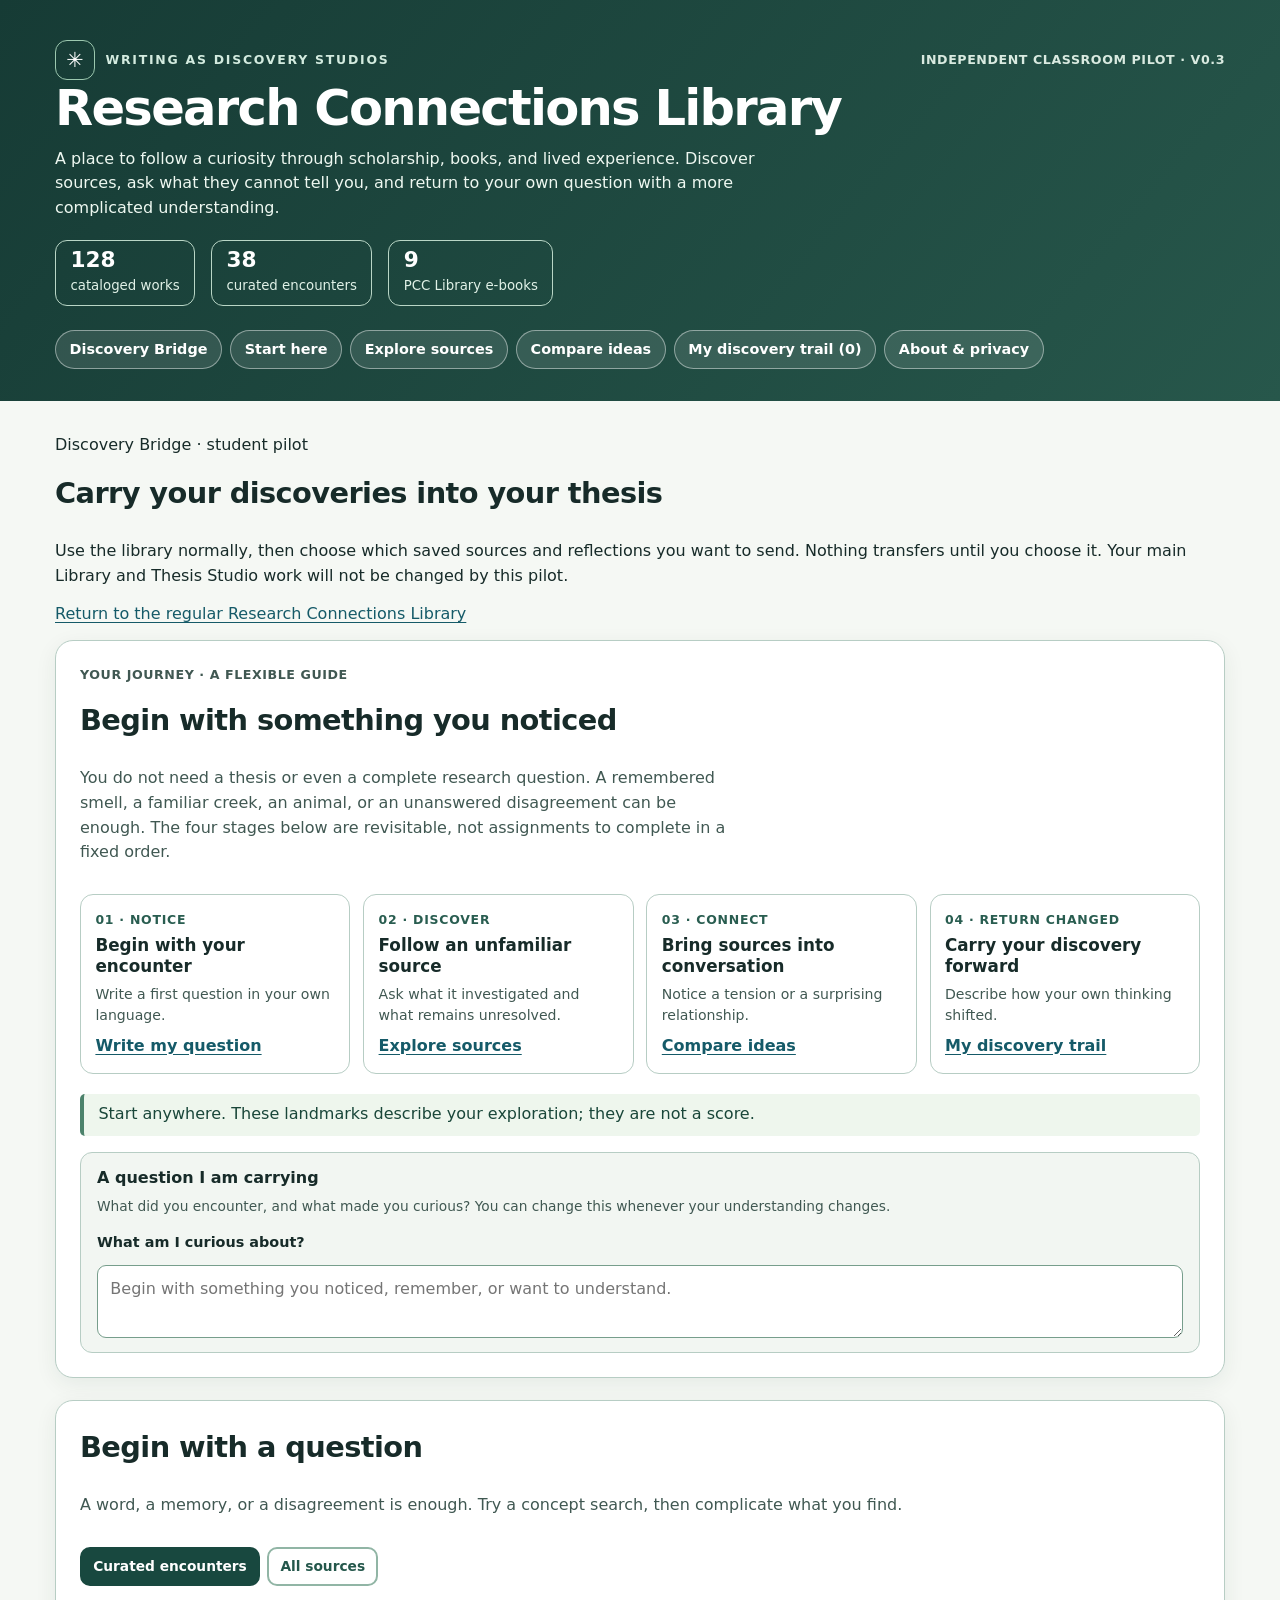
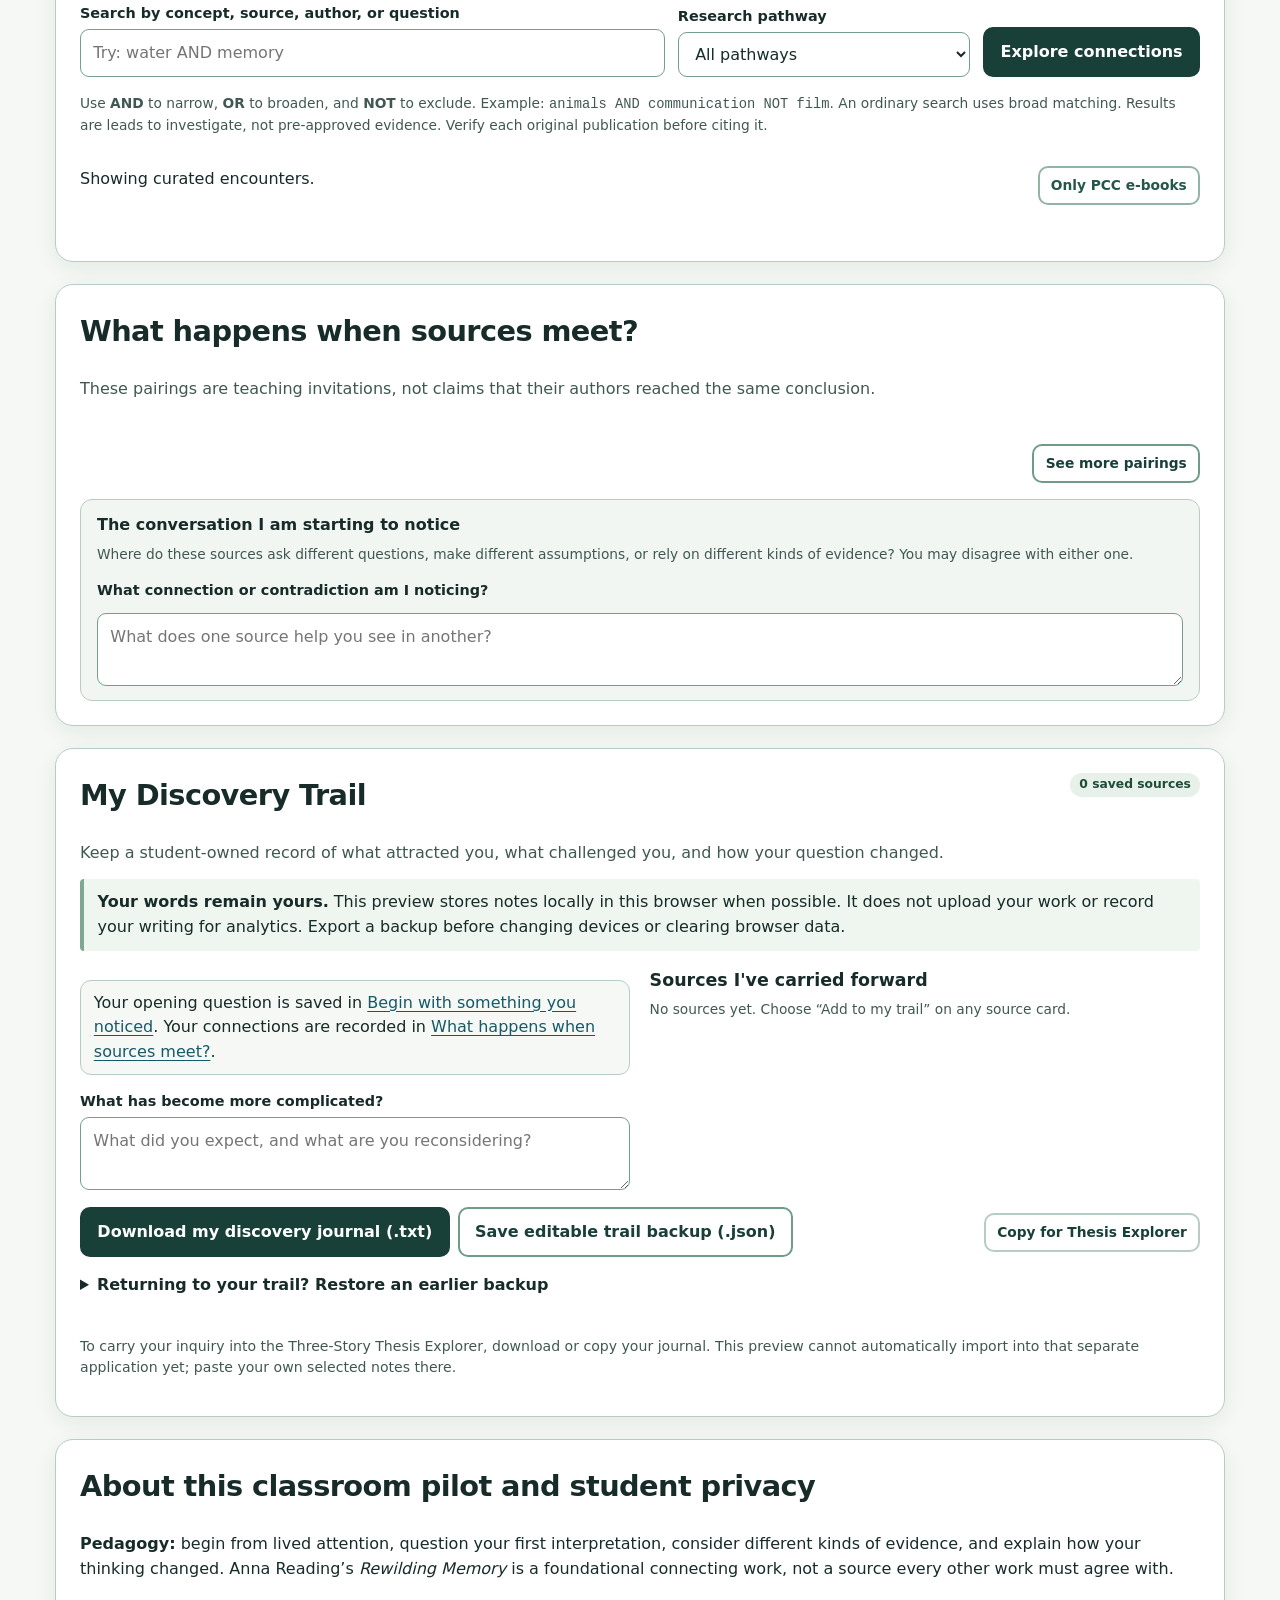
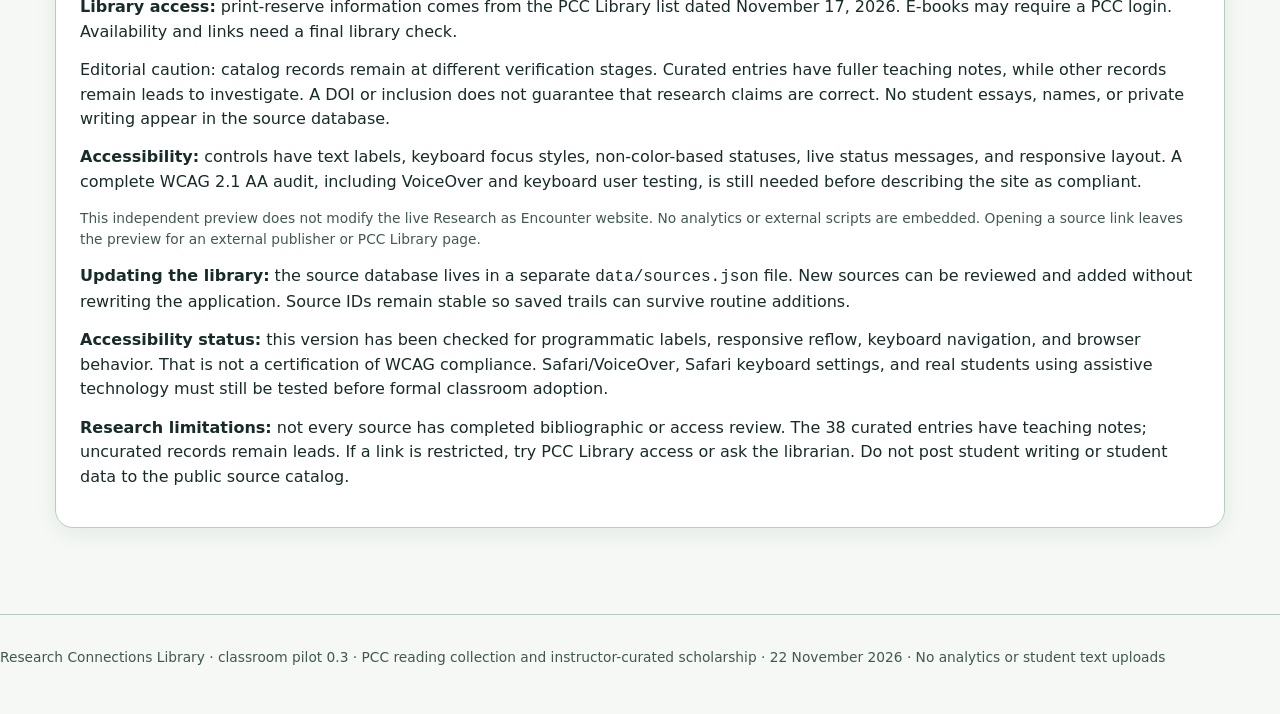
==== bridge-preview/library.html @ 5872499a "Add isolated Discovery Bridge pilot bridge-preview/library.html" ====
<!DOCTYPE html>

<html lang="en"><head><meta charset="utf-8"/><meta content="width=device-width, initial-scale=1" name="viewport"/>
<meta content="#183F38" name="theme-color"/><meta content="Explore 128 research sources and build a student-owned trail of intellectual discoveries." name="description"/>
<title>Research Connections Library | Independent Classroom Preview 0.3</title>
<link href="../styles.css" rel="stylesheet"/><script defer="" src="../data/sources.js"></script><script defer="" src="./library-app.js"></script><script defer src="./bridge-library.js"></script><meta content="no-referrer" name="referrer"/><link rel="stylesheet" href="./bridge.css"/></head><body>
<a class="skip" href="#main">Skip to main content</a>
<header class="hero"><div class="wrap"><div class="topline"><div class="brandline"><div aria-hidden="true" class="brandmark">✳</div><span class="eyebrow">Writing as Discovery Studios</span></div><span class="quiet-label">Independent classroom pilot · v0.3</span></div>
<h1>Research Connections Library</h1><p>A place to follow a curiosity through scholarship, books, and lived experience. Discover sources, ask what they cannot tell you, and return to your own question with a more complicated understanding.</p>
<div aria-label="Collection statistics" class="stats"><div class="stat"><strong id="allCount">128</strong><small>cataloged works</small></div><div class="stat"><strong id="featuredCount">38</strong><small>curated encounters</small></div><div class="stat"><strong id="ebookCount">9</strong><small>PCC Library e-books</small></div></div>
<nav aria-label="On this page" class="nav"><a href="#bridge-panel">Discovery Bridge</a><a href="#journey">Start here</a><a href="#searchSection">Explore sources</a><a href="#pairsPanel">Compare ideas</a><a href="#myTrail">My discovery trail <span id="navTrail">(0)</span></a><a href="#about">About &amp; privacy</a></nav></div></header>
<main class="wrap main" id="main"><section class="bridge-card" id="bridge-panel" aria-labelledby="bridge-head"><p class="bridge-kicker">Discovery Bridge · student pilot</p><h2 id="bridge-head">Carry your discoveries into your thesis</h2><p>Use the library normally, then choose which saved sources and reflections you want to send. Nothing transfers until you choose it. Your main Library and Thesis Studio work will not be changed by this pilot.</p><div id="bridge-library-ui"></div><p class="bridge-small"><a href="../index.html">Return to the regular Research Connections Library</a></p></section><noscript><div class="panel">This interactive library needs JavaScript to browse the catalog. If scripting is disabled, use the separate source spreadsheet and PCC Library guide.</div></noscript>
<section aria-labelledby="journeyTitle" class="panel" id="journey">
<div class="section-top"><div>
<p class="quiet-label">Your journey · a flexible guide</p>
<h2 id="journeyTitle">Begin with something you noticed</h2>
<p class="journey-intro">You do not need a thesis or even a complete research question. A remembered smell, a familiar creek, an animal, or an unanswered disagreement can be enough. The four stages below are revisitable, not assignments to complete in a fixed order.</p>
</div></div>
<div aria-label="Four landmarks in an inquiry" class="journey-grid">
<div class="journey-step"><span class="waypoint">01 · Notice</span><strong>Begin with your encounter</strong><p>Write a first question in your own language.</p><a href="#startingQuestion">Write my question</a></div>
<div class="journey-step"><span class="waypoint">02 · Discover</span><strong>Follow an unfamiliar source</strong><p>Ask what it investigated and what remains unresolved.</p><a href="#searchSection">Explore sources</a></div>
<div class="journey-step"><span class="waypoint">03 · Connect</span><strong>Bring sources into conversation</strong><p>Notice a tension or a surprising relationship.</p><a href="#pairsPanel">Compare ideas</a></div>
<div class="journey-step"><span class="waypoint">04 · Return changed</span><strong>Carry your discovery forward</strong><p>Describe how your own thinking shifted.</p><a href="#myTrail">My discovery trail</a></div>
</div>
<p aria-live="polite" class="progressline" id="waypointStatus" role="status">Start anywhere. These landmarks describe your exploration; they are not a score.</p>
<div class="conversation-note" id="startingQuestion">
<h3 class="panel-heading-small">A question I am carrying</h3>
<p class="dim">What did you encounter, and what made you curious? You can change this whenever your understanding changes.</p>
<div class="field"><label for="studentQuestion">What am I curious about?</label><textarea id="studentQuestion" placeholder="Begin with something you noticed, remember, or want to understand."></textarea></div>
</div>
</section><section aria-labelledby="exploreTitle" class="panel" id="searchSection"><div class="section-top"><div><h2 id="exploreTitle">Begin with a question</h2><p>A word, a memory, or a disagreement is enough. Try a concept search, then complicate what you find.</p></div><div aria-label="Source view" class="mode" role="group"><button aria-pressed="true" class="button small" id="featuredBtn" type="button">Curated encounters</button><button aria-pressed="false" class="button small" id="allBtn" type="button">All sources</button></div></div>
<form id="searchForm" role="search"><div class="searchgrid"><div class="field"><label for="query">Search by concept, source, author, or question</label><input autocomplete="off" id="query" name="q" placeholder="Try: water AND memory" type="search"/></div><div class="field"><label for="pathFilter">Research pathway</label><select id="pathFilter"><option value="">All pathways</option></select></div><button class="button" type="submit">Explore connections</button></div></form>
<p class="hint" id="operatorHelp">Use <strong>AND</strong> to narrow, <strong>OR</strong> to broaden, and <strong>NOT</strong> to exclude. Example: <code>animals AND communication NOT film</code>. An ordinary search uses broad matching. Results are leads to investigate, not pre-approved evidence. Verify each original publication before citing it.</p>
<div aria-label="Suggested starting searches" class="chips" id="starterChips"></div>
<div class="filters" style="margin-top:1rem"><p aria-live="polite" id="resultsCount" role="status">Showing curated encounters.</p><button aria-pressed="false" class="button small secondary" id="ebooksBtn" type="button">Only PCC e-books</button></div>
<div class="empty" hidden="" id="noResults" role="status"></div><div aria-label="Research results" class="results" id="results"></div><div class="filters" style="margin-top:1rem"><span class="dim" id="moreInfo"></span><button class="button secondary small" hidden="" id="loadMore" type="button">Show more sources</button></div></section>
<section aria-labelledby="pairsTitle" class="panel" id="pairsPanel"><div class="section-top"><div><h2 id="pairsTitle">What happens when sources meet?</h2><p>These pairings are teaching invitations, not claims that their authors reached the same conclusion.</p></div></div><div class="pairs" id="pairList"></div><div class="filters" style="margin-top:.8rem"><span class="dim" id="pairInfo"></span><button class="button secondary small" id="pairsMore" type="button">See more pairings</button></div><div class="conversation-note" id="connectionReflection"><h3 class="panel-heading-small">The conversation I am starting to notice</h3><p class="dim">Where do these sources ask different questions, make different assumptions, or rely on different kinds of evidence? You may disagree with either one.</p><div class="field" style="margin-top:.9rem"><label for="connectionNote">What connection or contradiction am I noticing?</label><textarea id="connectionNote" placeholder="What does one source help you see in another?"></textarea></div></div></section>
<section aria-labelledby="trailTitle" class="panel" id="myTrail"><div class="section-top"><div><h2 id="trailTitle">My Discovery Trail</h2><p>Keep a student-owned record of what attracted you, what challenged you, and how your question changed.</p></div><span class="smallpill" id="trailCount">0 saved sources</span></div>
<div class="tip"><strong>Your words remain yours.</strong> This preview stores notes locally in this browser when possible. It does not upload your work or record your writing for analytics. Export a backup before changing devices or clearing browser data.</div>
<div class="trail-layout" style="margin-top:1.15rem"><div><p class="step-notice">Your opening question is saved in <a href="#startingQuestion">Begin with something you noticed</a>. Your connections are recorded in <a href="#connectionReflection">What happens when sources meet?</a>.</p><div class="field" style="margin-top:.9rem"><label for="changedNote">What has become more complicated?</label><textarea id="changedNote" placeholder="What did you expect, and what are you reconsidering?"></textarea></div></div><div><h3>Sources I've carried forward</h3><div class="trail-sources" id="trailSources"><p class="dim">No sources yet. Choose “Add to my trail” on any source card.</p></div></div></div>
<div class="filters" style="margin-top:1.1rem;align-items:center"><div class="chips"><button class="button" id="saveTxt" type="button">Download my discovery journal (.txt)</button><button class="button secondary" id="saveJson" type="button">Save editable trail backup (.json)</button></div><button class="button ghost small" id="copyTrail" type="button">Copy for Thesis Explorer</button></div>
<div hidden="" id="copyFallback"><label for="copyText">Copy this text into your Thesis Explorer freewriting or research notes</label><textarea id="copyText" readonly="" rows="9"></textarea></div>
<details style="margin-top:1rem"><summary style="cursor:pointer;font-weight:700">Returning to your trail? Restore an earlier backup</summary><p class="dim">Choose a Research Connections Library backup (.json). It restores your saved sources and writing, not a full Research as Encounter project.</p><div class="field"><label for="restoreFile">Choose your saved backup file</label><input accept=".json,application/json" id="restoreFile" type="file"/></div><div aria-live="polite" id="importPreview" role="status"></div><div hidden="" id="replaceArea"><label><input id="approveReplace" type="checkbox"/> I understand this replaces my current Discovery Trail. I have saved anything I need first.</label><div style="margin-top:.5rem"><button class="button secondary small" disabled="" id="applyRestore" type="button">Restore selected backup</button></div></div></details>
<p aria-live="polite" id="announcement" role="status"></p><p class="notice">To carry your inquiry into the Three-Story Thesis Explorer, download or copy your journal. This preview cannot automatically import into that separate application yet; paste your own selected notes there.</p></section>
<section aria-labelledby="aboutTitle" class="panel" id="about"><h2 id="aboutTitle">About this classroom pilot and student privacy</h2><p><strong>Pedagogy:</strong> begin from lived attention, question your first interpretation, consider different kinds of evidence, and explain how your thinking changed. Anna Reading’s <em>Rewilding Memory</em> is a foundational connecting work, not a source every other work must agree with.</p><p><strong>Library access:</strong> print-reserve information comes from the PCC Library list dated November 17, 2026. E-books may require a PCC login. Availability and links need a final library check.</p><p>Editorial caution: catalog records remain at different verification stages. Curated entries have fuller teaching notes, while other records remain leads to investigate. A DOI or inclusion does not guarantee that research claims are correct. No student essays, names, or private writing appear in the source database.</p><p><strong>Accessibility:</strong> controls have text labels, keyboard focus styles, non-color-based statuses, live status messages, and responsive layout. A complete WCAG 2.1 AA audit, including VoiceOver and keyboard user testing, is still needed before describing the site as compliant.</p><p class="dim">This independent preview does not modify the live Research as Encounter website. No analytics or external scripts are embedded. Opening a source link leaves the preview for an external publisher or PCC Library page.</p><p><strong>Updating the library:</strong> the source database lives in a separate <code>data/sources.json</code> file. New sources can be reviewed and added without rewriting the application. Source IDs remain stable so saved trails can survive routine additions.</p><p><strong>Accessibility status:</strong> this version has been checked for programmatic labels, responsive reflow, keyboard navigation, and browser behavior. That is not a certification of WCAG compliance. Safari/VoiceOver, Safari keyboard settings, and real students using assistive technology must still be tested before formal classroom adoption.</p><p><strong>Research limitations:</strong> not every source has completed bibliographic or access review. The 38 curated entries have teaching notes; uncurated records remain leads. If a link is restricted, try PCC Library access or ask the librarian. Do not post student writing or student data to the public source catalog.</p></section>
</main><footer class="footer">Research Connections Library · classroom pilot 0.3 · PCC reading collection and instructor-curated scholarship · 22 November 2026 · No analytics or student text uploads</footer>
</body></html>
---- styles.css ----
:root{color-scheme:light;--pine:#183f38;--green:#295d50;--ink:#172b29;--muted:#405852;--bg:#f5f8f4;--paper:#fff;--soft:#e9f2eb;--line:#b7cdc4;--gold:#ad6626;--focus:#0a5790;--shadow:0 6px 22px rgba(20,55,44,.07)}
*{box-sizing:border-box}body{margin:0;background:var(--bg);color:var(--ink);font:16px/1.54 system-ui,-apple-system,Segoe UI,Arial,sans-serif}button,input,select,textarea{font:inherit}button{cursor:pointer}a{color:#155a68;text-underline-offset:3px}a:hover{text-decoration-thickness:2px}button:focus-visible,a:focus-visible,input:focus-visible,select:focus-visible,textarea:focus-visible,summary:focus-visible{outline:3px solid var(--focus);outline-offset:3px}h1,h2,h3,p{margin-top:0}h1{font-size:clamp(1.85rem,4vw,3.1rem);line-height:1.15;letter-spacing:-.035em;margin-bottom:.6rem}h2{font-size:clamp(1.28rem,2.5vw,1.8rem);letter-spacing:-.02em}h3{font-size:1.09rem;line-height:1.33;margin-bottom:.45rem}p{margin-bottom:.85rem}.wrap{width:min(1170px,calc(100% - 32px));margin:auto}.skip{position:absolute;left:-9999px;top:0;background:#fff;padding:.65rem;z-index:25}.skip:focus{left:8px;top:8px}.hero{background:linear-gradient(130deg,#163b35,#27574b);color:#fff;padding:2.5rem 0 2rem}.hero .eyebrow{font-size:.78rem;text-transform:uppercase;letter-spacing:.14em;color:#d3ebdf;font-weight:760}.hero p{max-width:740px;color:#eef8f1}.topline{display:flex;justify-content:space-between;align-items:center;gap:1rem;flex-wrap:wrap}.quiet-label{font-size:.79rem;font-weight:750;letter-spacing:.045em;text-transform:uppercase;color:var(--muted)}.hero .quiet-label{color:#d9eae0}.brandline{display:flex;align-items:center;gap:.65rem}.brandmark{border:1px solid #9cc8af;border-radius:12px;width:40px;height:40px;display:grid;place-items:center;font-size:1.3rem}.nav{display:flex;gap:8px;flex-wrap:wrap;margin-top:1.45rem}.nav a{background:#ffffff1c;color:white;border:1px solid #ffffff70;text-decoration:none;border-radius:999px;padding:.46rem .85rem;font-weight:700;font-size:.9rem}.nav a:hover{background:#ffffff35}.stats{display:flex;gap:1rem;flex-wrap:wrap;margin-top:1.2rem}.stat{border:1px solid #b9d6c6;border-radius:12px;padding:.48rem .9rem;min-width:117px}.stat strong{font-size:1.35rem;line-height:1.15;display:block}.stat small{color:#e0f1e7}.main{padding:2rem 0 4rem}.panel{background:var(--paper);border:1px solid var(--line);border-radius:18px;padding:clamp(1rem,2.4vw,1.5rem);margin:0 0 1.35rem;box-shadow:var(--shadow)}.section-top{display:flex;justify-content:space-between;gap:1rem;align-items:start;flex-wrap:wrap}.section-top p{color:var(--muted)}.chips{display:flex;gap:.5rem;flex-wrap:wrap}.chip{background:#e6efe8;color:#174237;border:1px solid #b6cbc0;border-radius:99px;font-size:.85rem;font-weight:650;padding:.36rem .72rem}.chip:hover{background:#d6e7d9}.mode{display:flex;gap:.45rem;flex-wrap:wrap}.button{border-radius:10px;background:var(--pine);color:white;padding:.67rem .96rem;border:2px solid var(--pine);font-weight:700}.button:hover{background:#2a6154}.button.secondary{background:white;color:var(--pine);border-color:#6e9c88}.button.secondary:hover{background:var(--soft)}.button.ghost{background:transparent;color:var(--pine);border-color:var(--line)}.button.small{font-size:.86rem;padding:.43rem .7rem}.button[aria-pressed="true"]{background:#18483f;color:white;border-color:#18483f}.button[aria-pressed="false"]{background:white;color:#24574b;border-color:#91b5a5}.searchgrid{display:grid;grid-template-columns:minmax(250px,3fr) minmax(180px,1.5fr) auto;gap:.8rem;align-items:end;margin:1rem 0}.field{display:grid;gap:.32rem}label,.field-label{font-weight:720;font-size:.9rem}.field input,.field select,.field textarea,textarea{width:100%;border:1.5px solid #779e8c;background:#fff;color:var(--ink);border-radius:9px;padding:.67rem .77rem;min-height:45px}textarea{min-height:92px;resize:vertical}.hint,.dim{color:var(--muted);font-size:.86rem}.filters{display:flex;align-items:center;justify-content:space-between;gap:1rem;flex-wrap:wrap}.smallpill{display:inline-block;background:#e7f0e9;color:#204c3b;font-size:.77rem;padding:.18rem .57rem;border-radius:999px;font-weight:700}.smallpill.gold{background:#f8ede0;color:#684018}.results{display:grid;grid-template-columns:repeat(2,minmax(0,1fr));gap:1rem;margin:1rem 0 0}.source{padding:1rem;border:1px solid #b8cfc5;border-radius:13px;background:#fff;display:flex;flex-direction:column;gap:.55rem}.source .id{font-size:.77rem;letter-spacing:.04em;color:var(--muted);font-weight:700}.source p{margin:0}.source .top{display:flex;justify-content:space-between;gap:.7rem;flex-wrap:wrap}.source .title{font-size:1.1rem;line-height:1.32;margin:0}.title a{color:inherit;text-decoration:underline;text-decoration-color:#7ca898;text-underline-offset:.16em}.title a:hover,.title a:focus-visible{color:#1a684d;text-decoration-color:currentColor}.tags{display:flex;gap:.32rem;flex-wrap:wrap}.tag{font-size:.77rem;border-radius:7px;background:#edf3ef;color:#234b40;padding:.17rem .42rem}.source .actions{display:flex;align-items:center;gap:.5rem;flex-wrap:wrap;margin-top:auto;padding-top:.4rem}.source details{border-top:1px solid #d8e4dd;padding-top:.6rem}.source details summary{font-weight:750;cursor:pointer;color:#1d5d4b}.source details p{margin:.5rem 0}.source .minihead{font-size:.72rem;font-weight:800;text-transform:uppercase;letter-spacing:.06em;color:var(--muted);display:block;margin-top:.65rem}.statusline{margin-top:.5rem;font-size:.84rem;color:var(--muted)}.empty{padding:1rem;background:#f7f0e8;border:1px solid #d3bb9b;border-radius:12px}.pairs{display:grid;grid-template-columns:repeat(2,minmax(0,1fr));gap:.85rem;margin-top:1rem}.pair{background:#f3f8f5;border:1px solid var(--line);border-radius:12px;padding:1rem}.pair p{font-size:.92rem}.pair small{color:var(--muted)}.trail-layout{display:grid;grid-template-columns:1fr 1fr;gap:1.2rem}.trail-sources{display:grid;gap:.6rem}.trail-one{border:1px solid var(--line);border-radius:12px;padding:.85rem;background:#f9fbf9}.trail-one h3{font-size:.95rem}.trail-one textarea{min-height:72px}.tip{border-left:4px solid #7fa893;background:#eef6ef;padding:.7rem .85rem;border-radius:4px}.notice{font-size:.88rem;color:var(--muted)}#announcement{min-height:1.5rem;font-size:.91rem;font-weight:700;color:#15593e}#importPreview{margin-top:.7rem}.footer{border-top:1px solid #b8cbc1;padding:2rem 0 3rem;font-size:.86rem;color:var(--muted)}.sr-only{position:absolute!important;width:1px;height:1px;padding:0;margin:-1px;overflow:hidden;clip:rect(0,0,0,0);white-space:nowrap;border:0}
@media(max-width:850px){.searchgrid{grid-template-columns:1fr 1fr}.searchgrid .button{grid-column:1/-1}.trail-layout{grid-template-columns:1fr}.results,.pairs{grid-template-columns:1fr}}@media(max-width:570px){.searchgrid{grid-template-columns:1fr}.searchgrid .button{grid-column:auto}.wrap{width:min(100% - 22px,1170px)}.hero{padding:1.5rem 0}.stats{gap:.4rem}.stat{min-width:90px;padding:.45rem .6rem}.stat strong{font-size:1.1rem}.panel{padding:.9rem}.source{padding:.85rem}}@media(prefers-reduced-motion:reduce){*,*:before,*:after{scroll-behavior:auto!important;animation:none!important;transition:none!important}}
@media print{.hero,.filters,.actions,.button,.nav,.footer,#searchForm,.chips,#pairsPanel,.source details{display:none!important}body{background:white}.panel,.source{box-shadow:none;break-inside:avoid}.results{display:block}}

/* Classroom Preview 0.3: inclusive wayfinding and a clear inquiry sequence */
html{scroll-behavior:smooth;scroll-padding-top:1.3rem}
.journey-grid{display:grid;grid-template-columns:repeat(4,minmax(0,1fr));gap:.8rem;margin:1rem 0 1.25rem}
.journey-step{border:1px solid var(--line);padding:.9rem;border-radius:13px;background:#fff;display:flex;flex-direction:column;gap:.4rem;min-height:160px}
.journey-step .waypoint{color:var(--green);font-size:.78rem;font-weight:800;letter-spacing:.06em;text-transform:uppercase}
.journey-step strong{font-size:1.05rem;line-height:1.25}
.journey-step p{color:var(--muted);font-size:.88rem;margin:0}
.journey-step a{font-weight:750;margin-top:auto}
.progressline{border-left:4px solid #4c826b;padding:.55rem .9rem;background:#eef6ed;border-radius:5px;color:#194639}
.journey-intro{max-width:65ch}
.step-notice{background:#f5f8f4;border:1px solid var(--line);border-radius:11px;padding:.6rem .8rem;margin:.7rem 0}
.panel-heading-small{font-size:1rem;margin:0 0 .5rem}
.conversation-note{padding:.9rem 1rem;background:#f2f6f2;border-radius:12px;border:1px solid var(--line);margin-top:1rem}
.conversation-note label{display:block;margin-bottom:.4rem}
.summary-status{font-size:.81rem;color:var(--muted)}
/* Prefer no motion for users requesting reduced motion. */
@media (prefers-reduced-motion:reduce){html{scroll-behavior:auto}*{animation-duration:0.01ms!important;transition-duration:0.01ms!important}}
@media (max-width:790px){.journey-grid{grid-template-columns:repeat(2,minmax(0,1fr))}}
@media (max-width:480px){.journey-grid{grid-template-columns:1fr}.journey-step{min-height:unset}}
@media print{.nav,.button,.chips,.filters,.hero .stats{display:none!important}.panel{break-inside:avoid;box-shadow:none!important}}
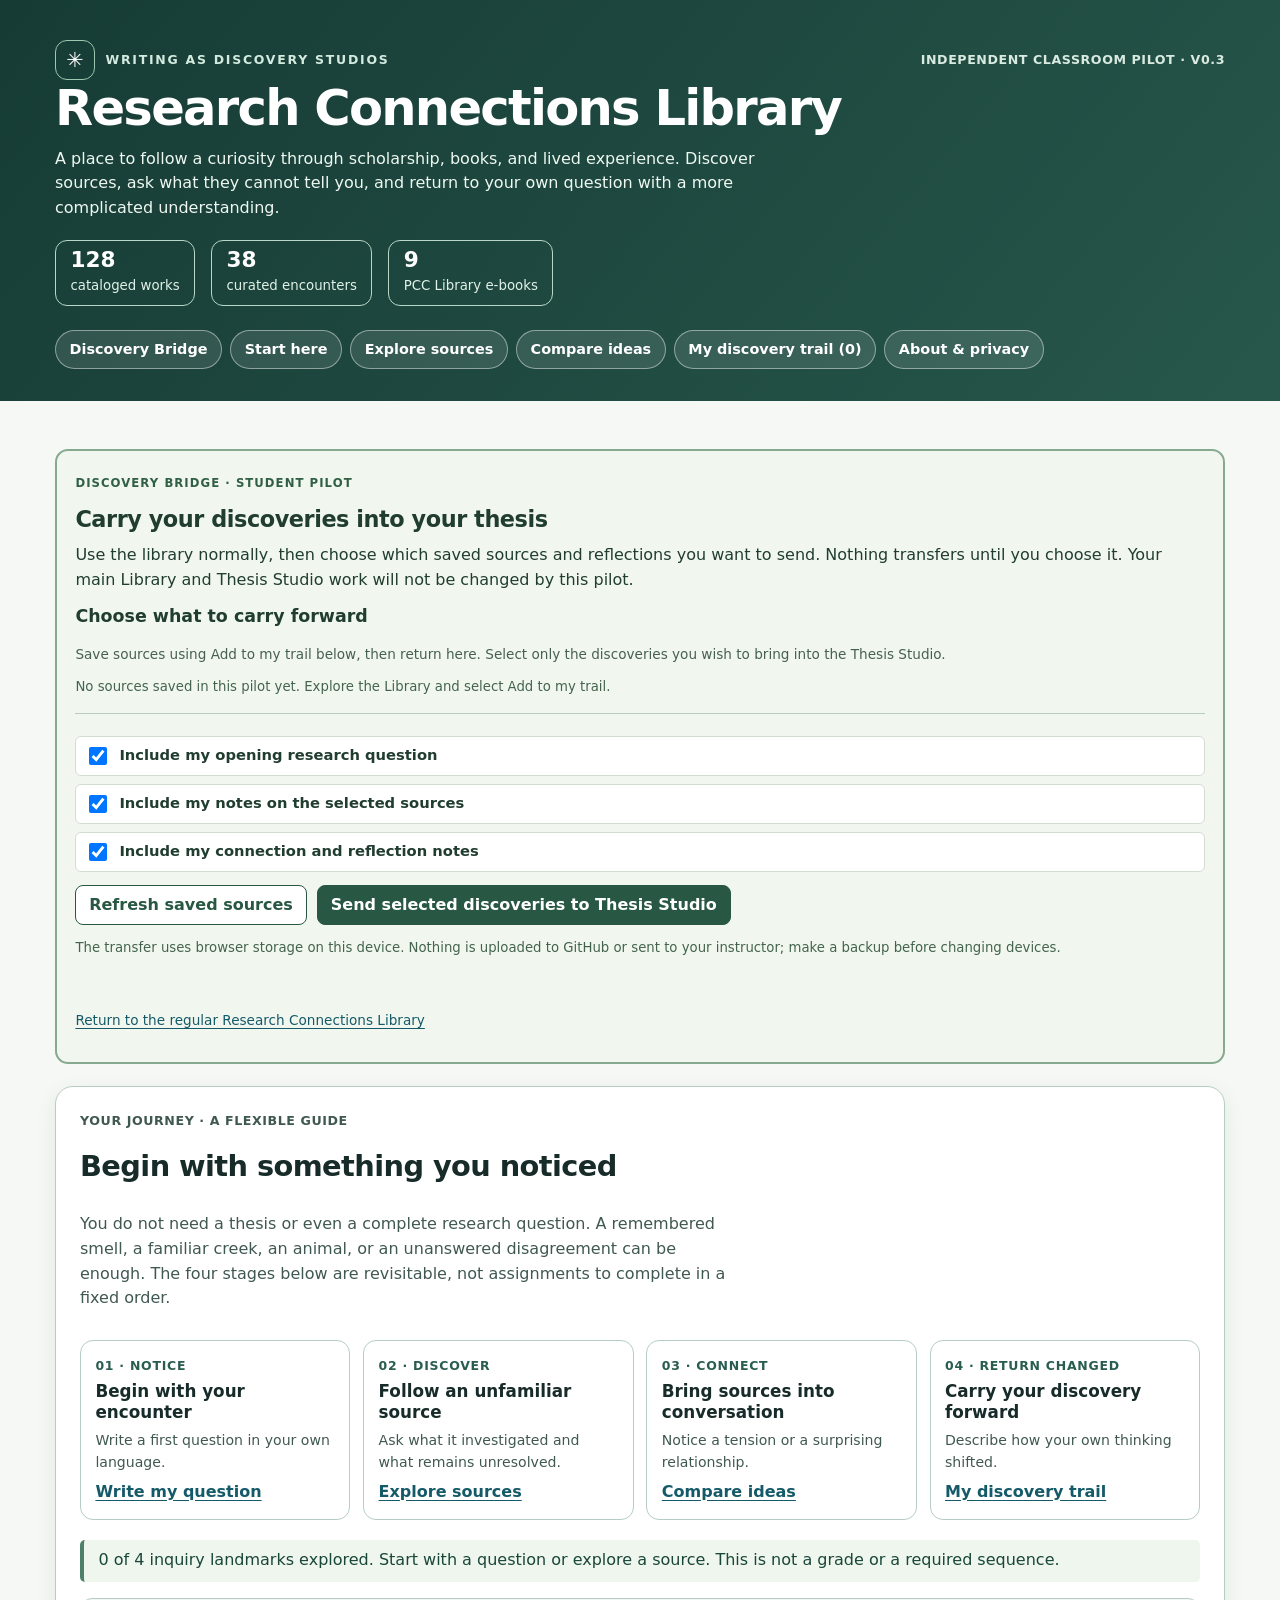
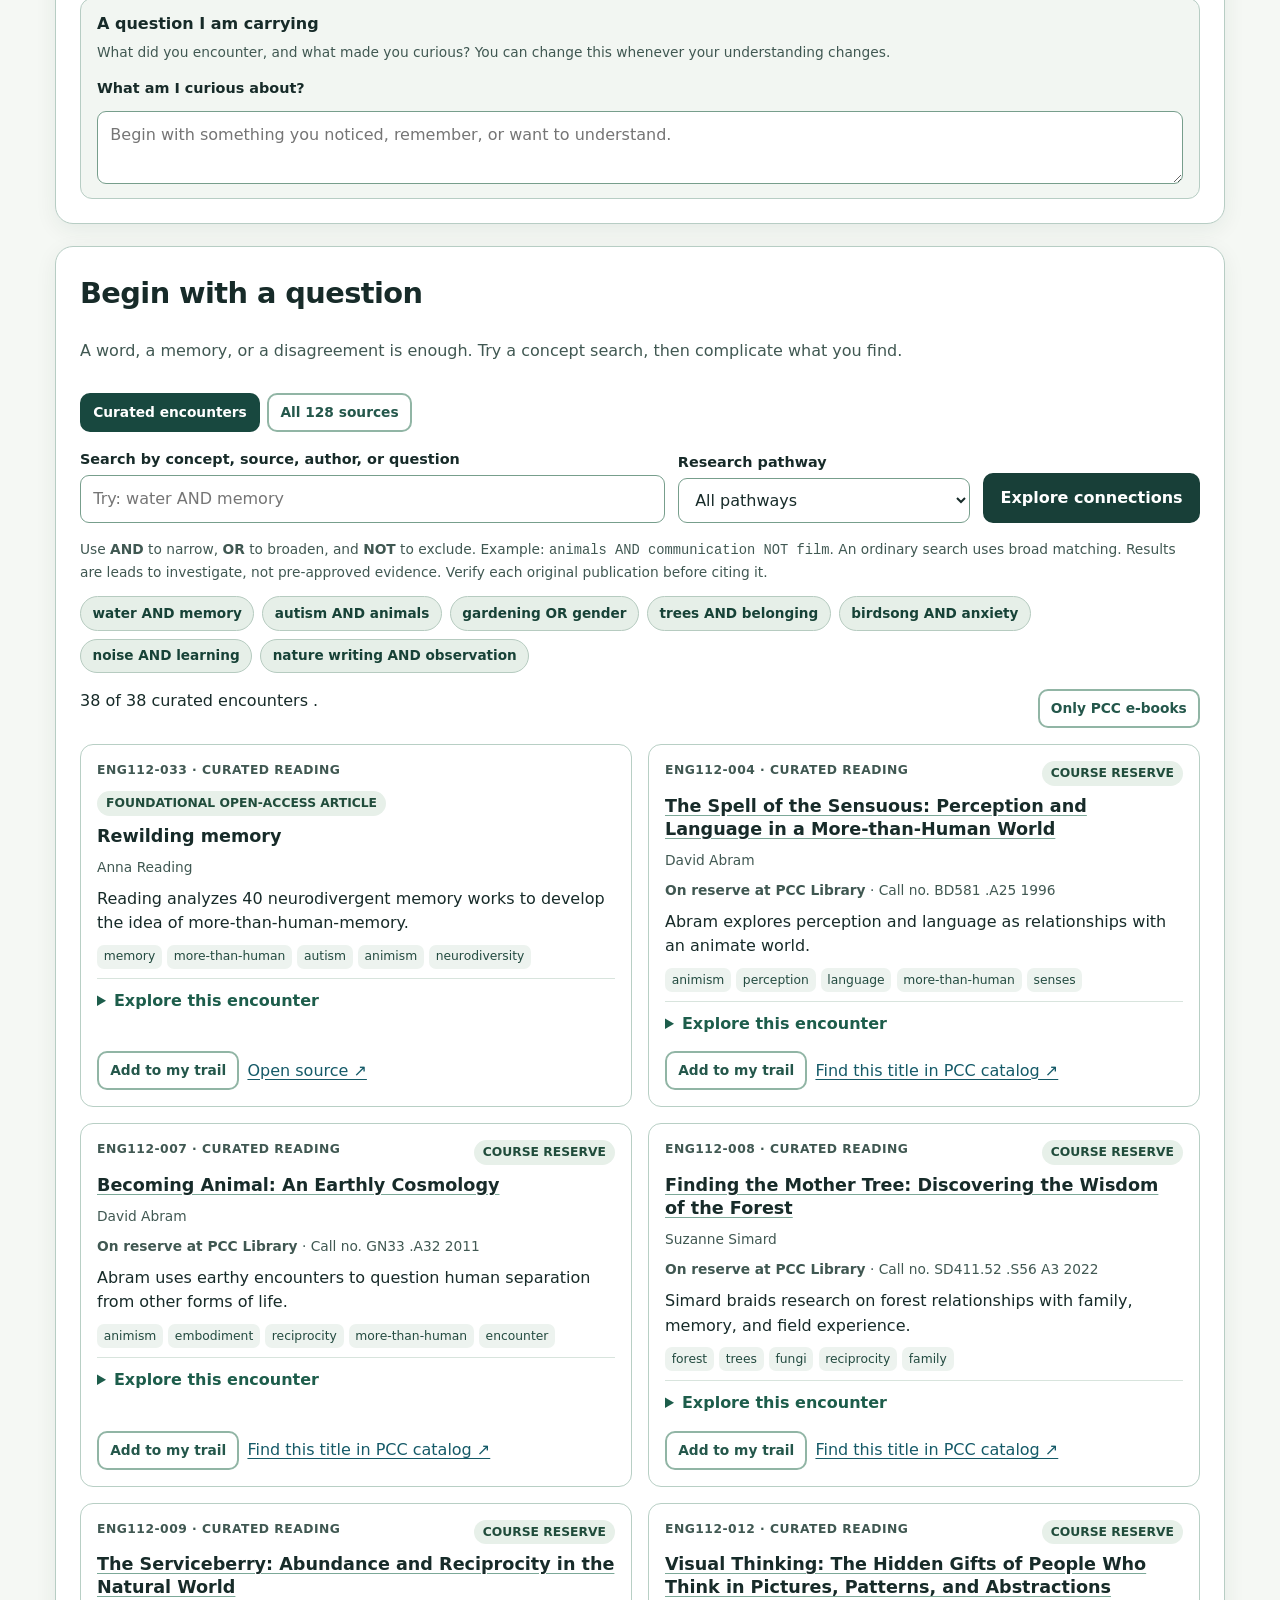
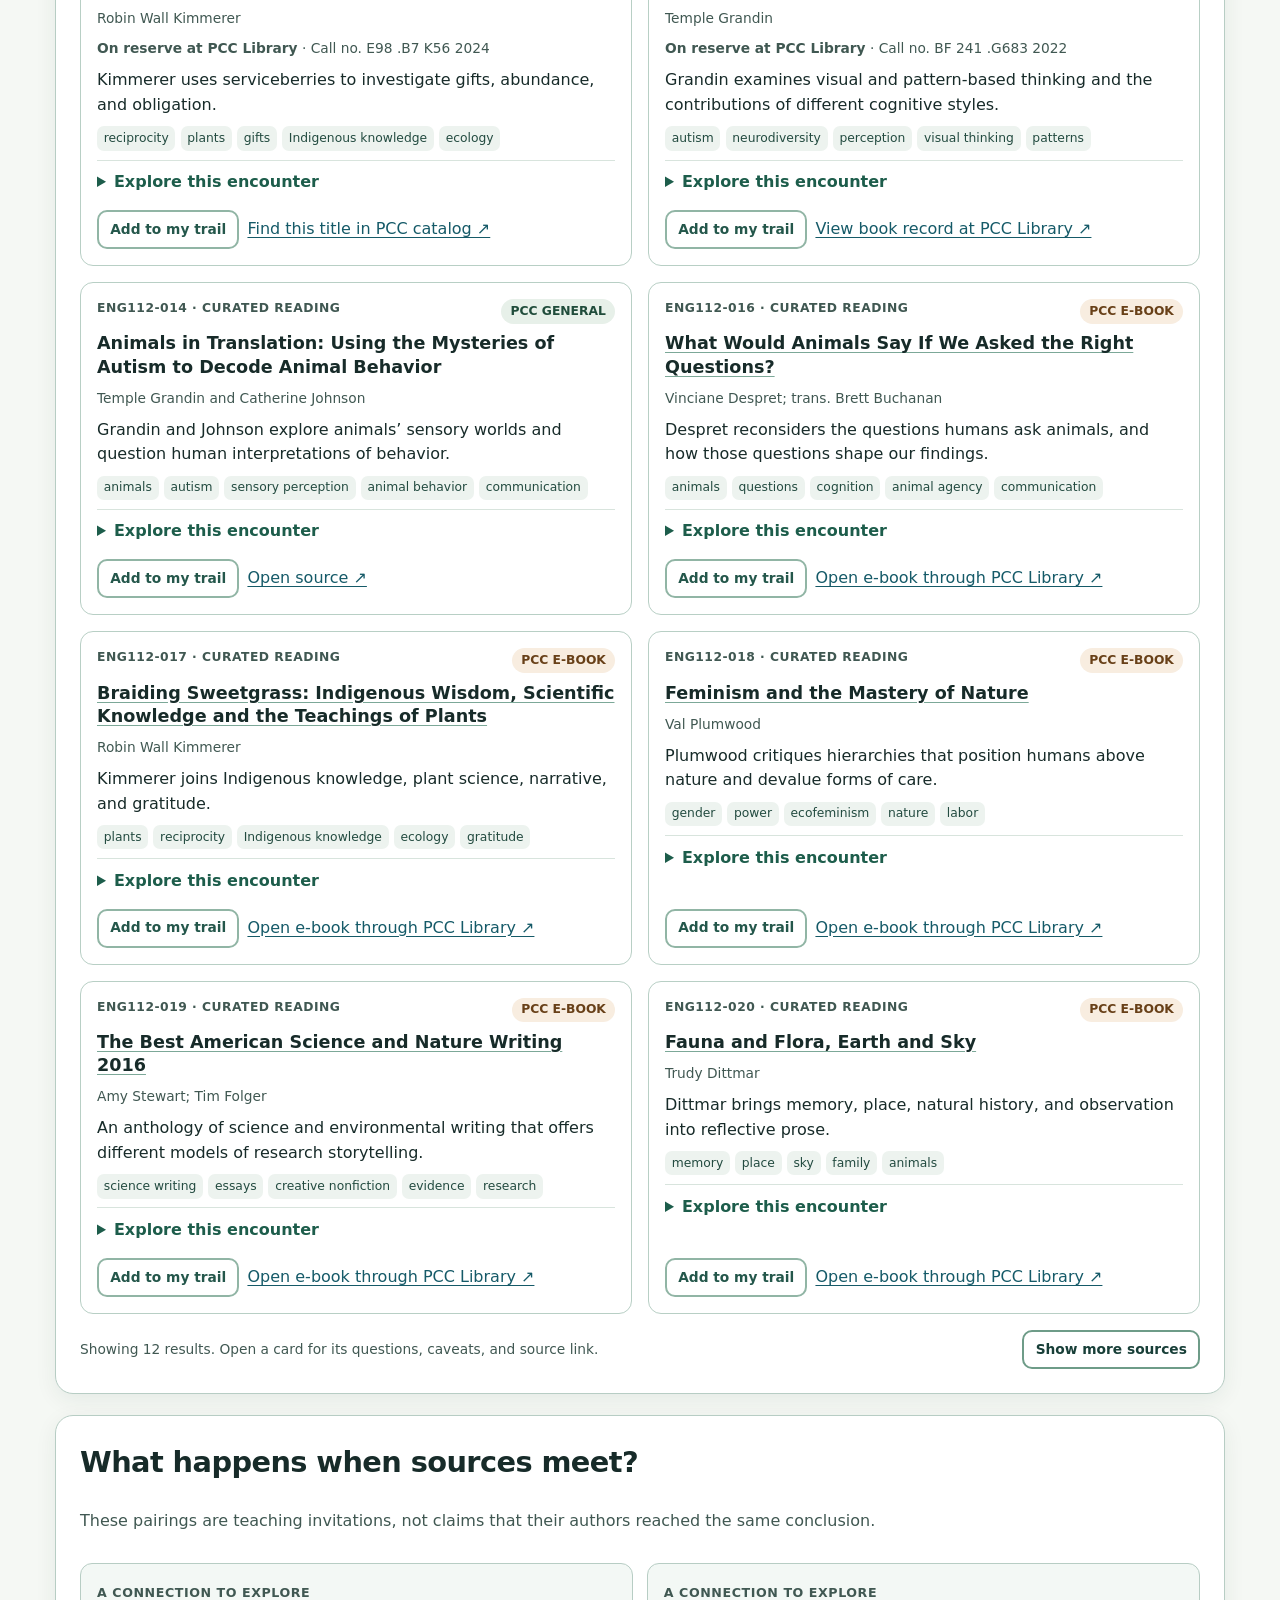
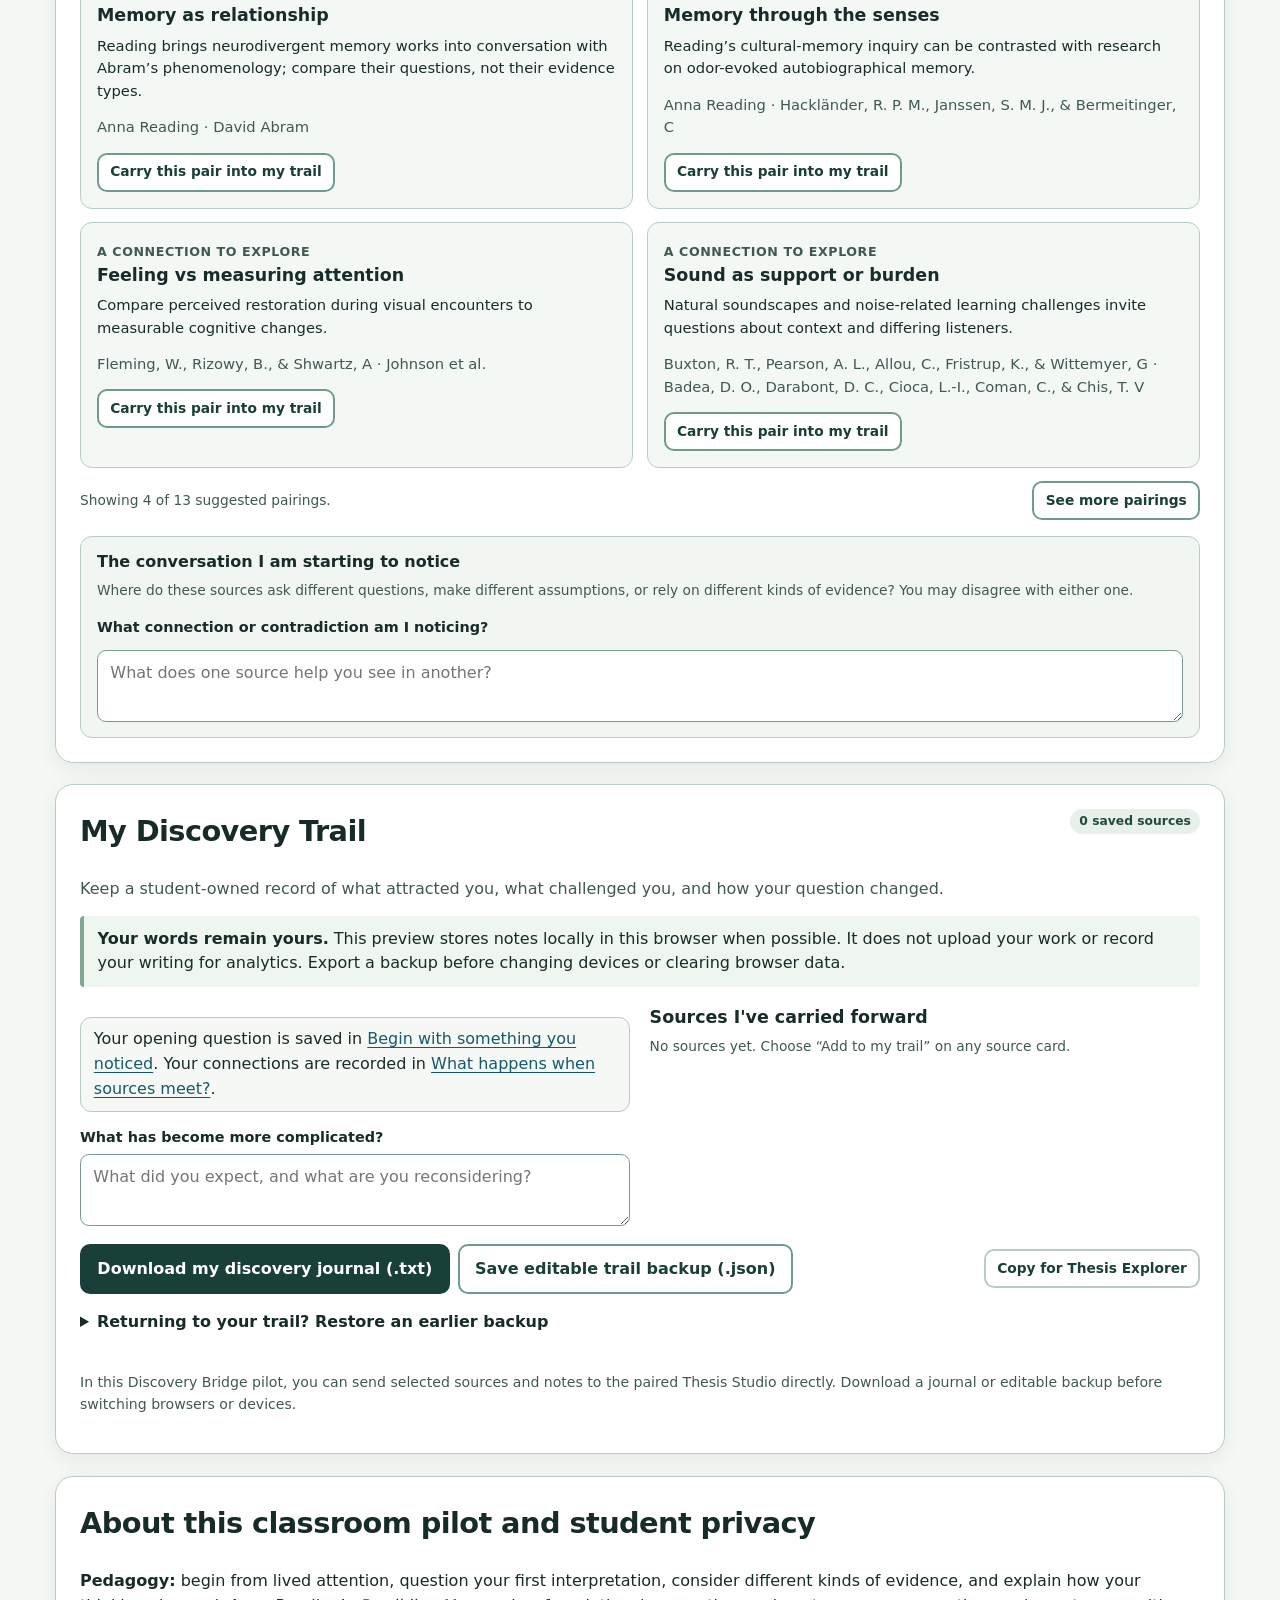
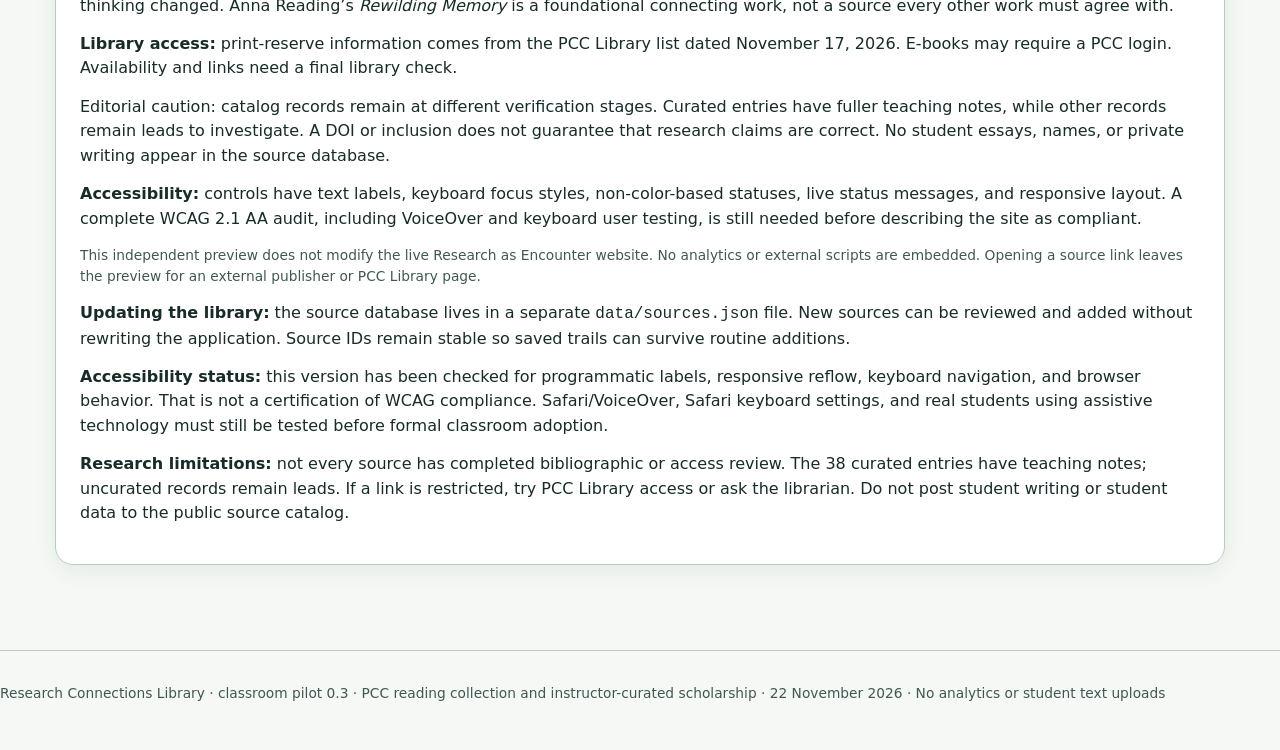
==== commit 345a59ce: "Clarify that the separate Discovery Bridge pilot now supports source transfer" ====
--- a/bridge-preview/library.html
+++ b/bridge-preview/library.html
@@ -41,7 +41,7 @@
 <div class="filters" style="margin-top:1.1rem;align-items:center"><div class="chips"><button class="button" id="saveTxt" type="button">Download my discovery journal (.txt)</button><button class="button secondary" id="saveJson" type="button">Save editable trail backup (.json)</button></div><button class="button ghost small" id="copyTrail" type="button">Copy for Thesis Explorer</button></div>
 <div hidden="" id="copyFallback"><label for="copyText">Copy this text into your Thesis Explorer freewriting or research notes</label><textarea id="copyText" readonly="" rows="9"></textarea></div>
 <details style="margin-top:1rem"><summary style="cursor:pointer;font-weight:700">Returning to your trail? Restore an earlier backup</summary><p class="dim">Choose a Research Connections Library backup (.json). It restores your saved sources and writing, not a full Research as Encounter project.</p><div class="field"><label for="restoreFile">Choose your saved backup file</label><input accept=".json,application/json" id="restoreFile" type="file"/></div><div aria-live="polite" id="importPreview" role="status"></div><div hidden="" id="replaceArea"><label><input id="approveReplace" type="checkbox"/> I understand this replaces my current Discovery Trail. I have saved anything I need first.</label><div style="margin-top:.5rem"><button class="button secondary small" disabled="" id="applyRestore" type="button">Restore selected backup</button></div></div></details>
-<p aria-live="polite" id="announcement" role="status"></p><p class="notice">To carry your inquiry into the Three-Story Thesis Explorer, download or copy your journal. This preview cannot automatically import into that separate application yet; paste your own selected notes there.</p></section>
+<p aria-live="polite" id="announcement" role="status"></p><p class="notice">In this Discovery Bridge pilot, you can send selected sources and notes to the paired Thesis Studio directly. Download a journal or editable backup before switching browsers or devices.</p></section>
 <section aria-labelledby="aboutTitle" class="panel" id="about"><h2 id="aboutTitle">About this classroom pilot and student privacy</h2><p><strong>Pedagogy:</strong> begin from lived attention, question your first interpretation, consider different kinds of evidence, and explain how your thinking changed. Anna Reading’s <em>Rewilding Memory</em> is a foundational connecting work, not a source every other work must agree with.</p><p><strong>Library access:</strong> print-reserve information comes from the PCC Library list dated November 17, 2026. E-books may require a PCC login. Availability and links need a final library check.</p><p>Editorial caution: catalog records remain at different verification stages. Curated entries have fuller teaching notes, while other records remain leads to investigate. A DOI or inclusion does not guarantee that research claims are correct. No student essays, names, or private writing appear in the source database.</p><p><strong>Accessibility:</strong> controls have text labels, keyboard focus styles, non-color-based statuses, live status messages, and responsive layout. A complete WCAG 2.1 AA audit, including VoiceOver and keyboard user testing, is still needed before describing the site as compliant.</p><p class="dim">This independent preview does not modify the live Research as Encounter website. No analytics or external scripts are embedded. Opening a source link leaves the preview for an external publisher or PCC Library page.</p><p><strong>Updating the library:</strong> the source database lives in a separate <code>data/sources.json</code> file. New sources can be reviewed and added without rewriting the application. Source IDs remain stable so saved trails can survive routine additions.</p><p><strong>Accessibility status:</strong> this version has been checked for programmatic labels, responsive reflow, keyboard navigation, and browser behavior. That is not a certification of WCAG compliance. Safari/VoiceOver, Safari keyboard settings, and real students using assistive technology must still be tested before formal classroom adoption.</p><p><strong>Research limitations:</strong> not every source has completed bibliographic or access review. The 38 curated entries have teaching notes; uncurated records remain leads. If a link is restricted, try PCC Library access or ask the librarian. Do not post student writing or student data to the public source catalog.</p></section>
 </main><footer class="footer">Research Connections Library · classroom pilot 0.3 · PCC reading collection and instructor-curated scholarship · 22 November 2026 · No analytics or student text uploads</footer>
 </body></html>
--- a/bridge-preview/bridge.css
+++ b/bridge-preview/bridge.css
@@ -0,0 +1,22 @@
+/* Discovery Bridge student pilot · styles isolated to .bridge-card */
+.bridge-card{border:2px solid #87a990;background:#f1f7ef;border-radius:13px;padding:1.15rem;margin:1rem auto 1.4rem;color:#213d30;max-width:100%;box-sizing:border-box}
+.bridge-card h2{font-size:1.4rem;line-height:1.3;margin:.25rem 0 .55rem}
+.bridge-card p{margin:.4rem 0 .75rem}
+.bridge-card .bridge-kicker{color:#315f45;font-weight:800;font-size:.73rem;letter-spacing:.09em;text-transform:uppercase}
+.bridge-card .bridge-small{color:#475f52;font-size:.85rem;margin-top:1rem}
+.bridge-card .bridge-status{font-weight:650;min-height:1.5em;padding:.55rem 0;color:#275c3c}
+.bridge-card .bridge-controls{display:flex;gap:.65rem;flex-wrap:wrap;margin:.8rem 0}
+.bridge-card button{font:inherit;font-weight:700;border:1px solid #285743;border-radius:8px;background:#285743;color:#fff;cursor:pointer;padding:.52rem .8rem;line-height:1.35}
+.bridge-card button.bridge-secondary{background:#fff;color:#285743}
+.bridge-card button:disabled{opacity:.55;cursor:not-allowed}
+.bridge-card button:focus-visible,.bridge-card a:focus-visible,.bridge-card input:focus-visible,.bridge-card textarea:focus-visible{outline:3px solid #9c5b14;outline-offset:3px}
+.bridge-card .bridge-option{display:flex;gap:.6rem;align-items:flex-start;margin:.5rem 0;padding:.45rem .55rem;background:#fff;border-radius:6px;border:1px solid #d2ddcf;font-size:.92rem}
+.bridge-card .bridge-option input{width:1.1rem;height:1.1rem;flex:none;margin-top:.2rem}
+.bridge-card .bridge-mini{font-size:.83rem;color:#44634e;margin-top:.15rem;overflow-wrap:anywhere}
+.bridge-card textarea{font:inherit;width:100%;max-width:100%;min-height:5rem;box-sizing:border-box;background:#fff;border:1px solid #819a8a;border-radius:7px;padding:.6rem;color:#213d30}
+.bridge-card .bridge-note{border-left:3px solid #b48e52;padding-left:.7rem;margin:.8rem 0}
+.bridge-card .bridge-note strong{display:block}
+.bridge-card .bridge-section{border-top:1px solid #b9cdbc;margin-top:1rem;padding-top:.85rem}
+.bridge-card .bridge-incoming{background:#fffaf1;border:1px solid #d9bb80;padding:.8rem;border-radius:8px}
+.bridge-card .bridge-incoming p{overflow-wrap:anywhere}
+@media(max-width:650px){.bridge-card{padding:.9rem}.bridge-card .bridge-controls{flex-direction:column}.bridge-card button{width:100%}}
